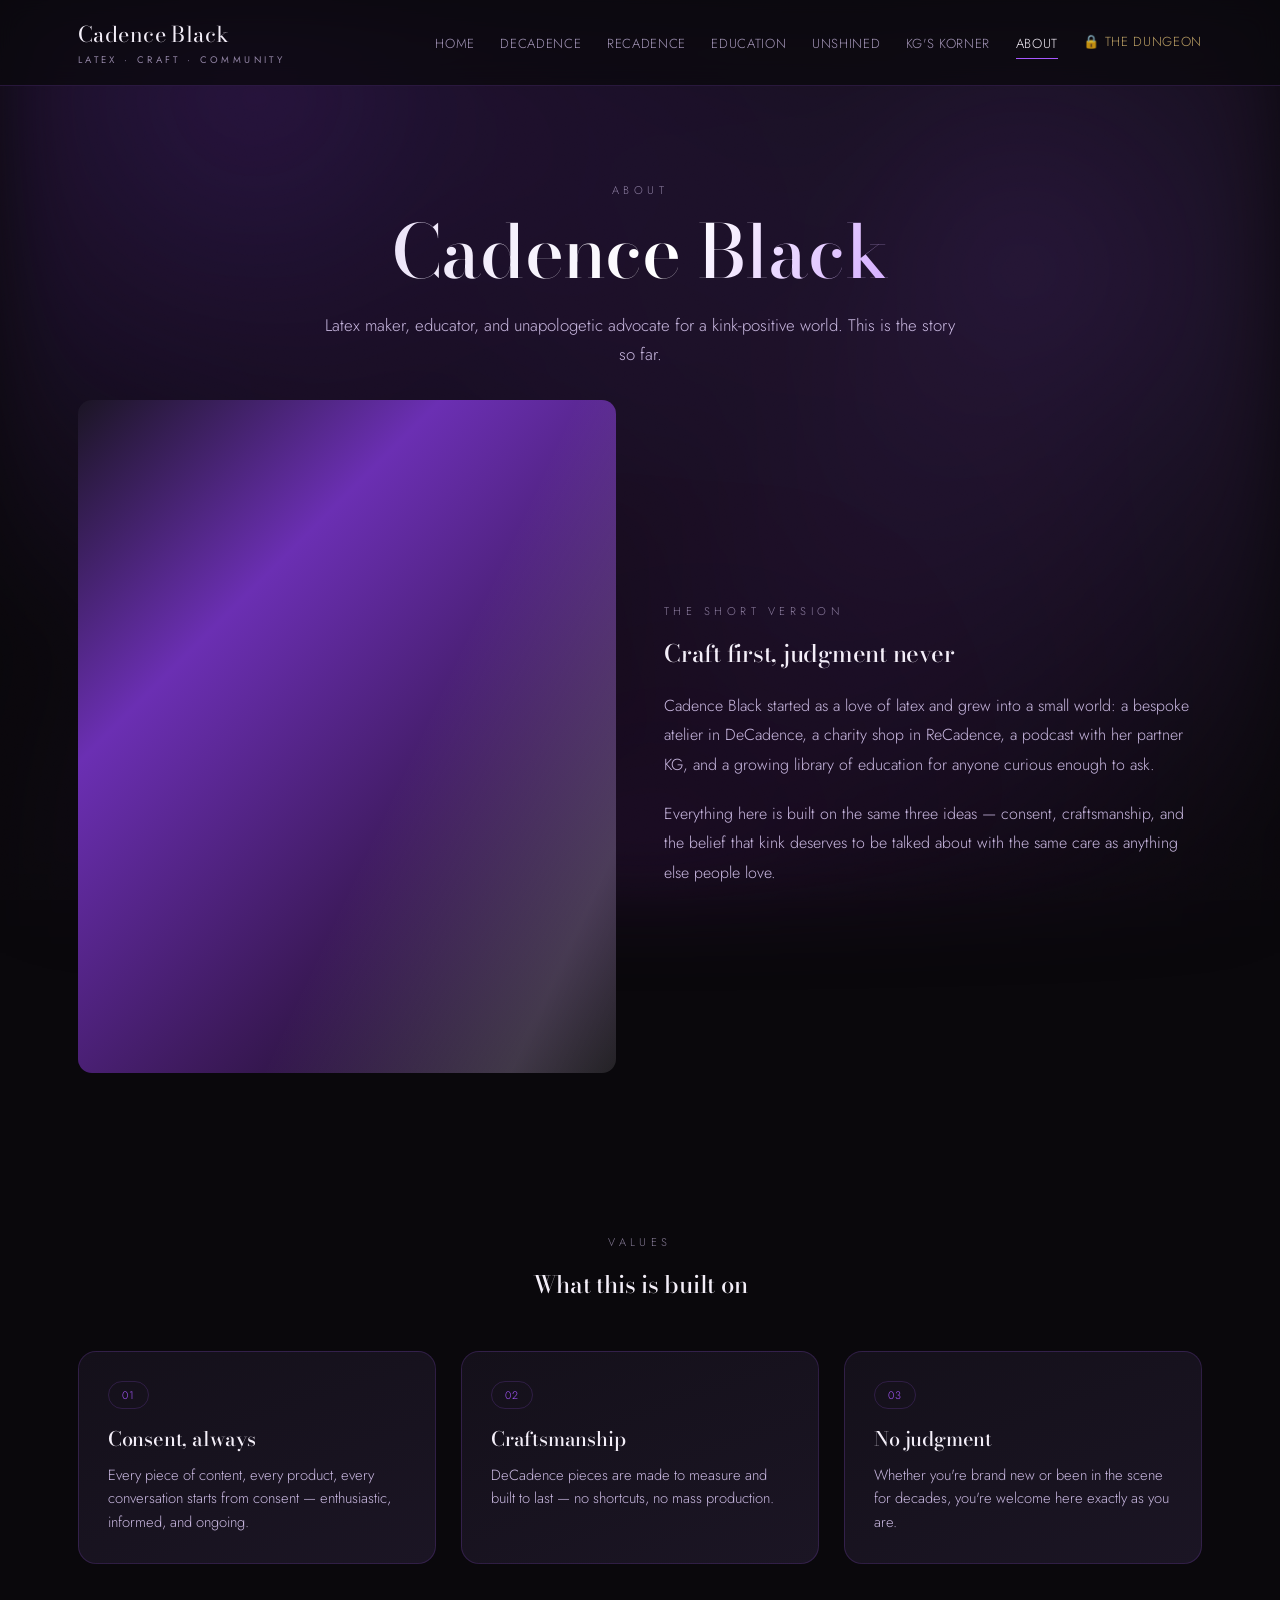
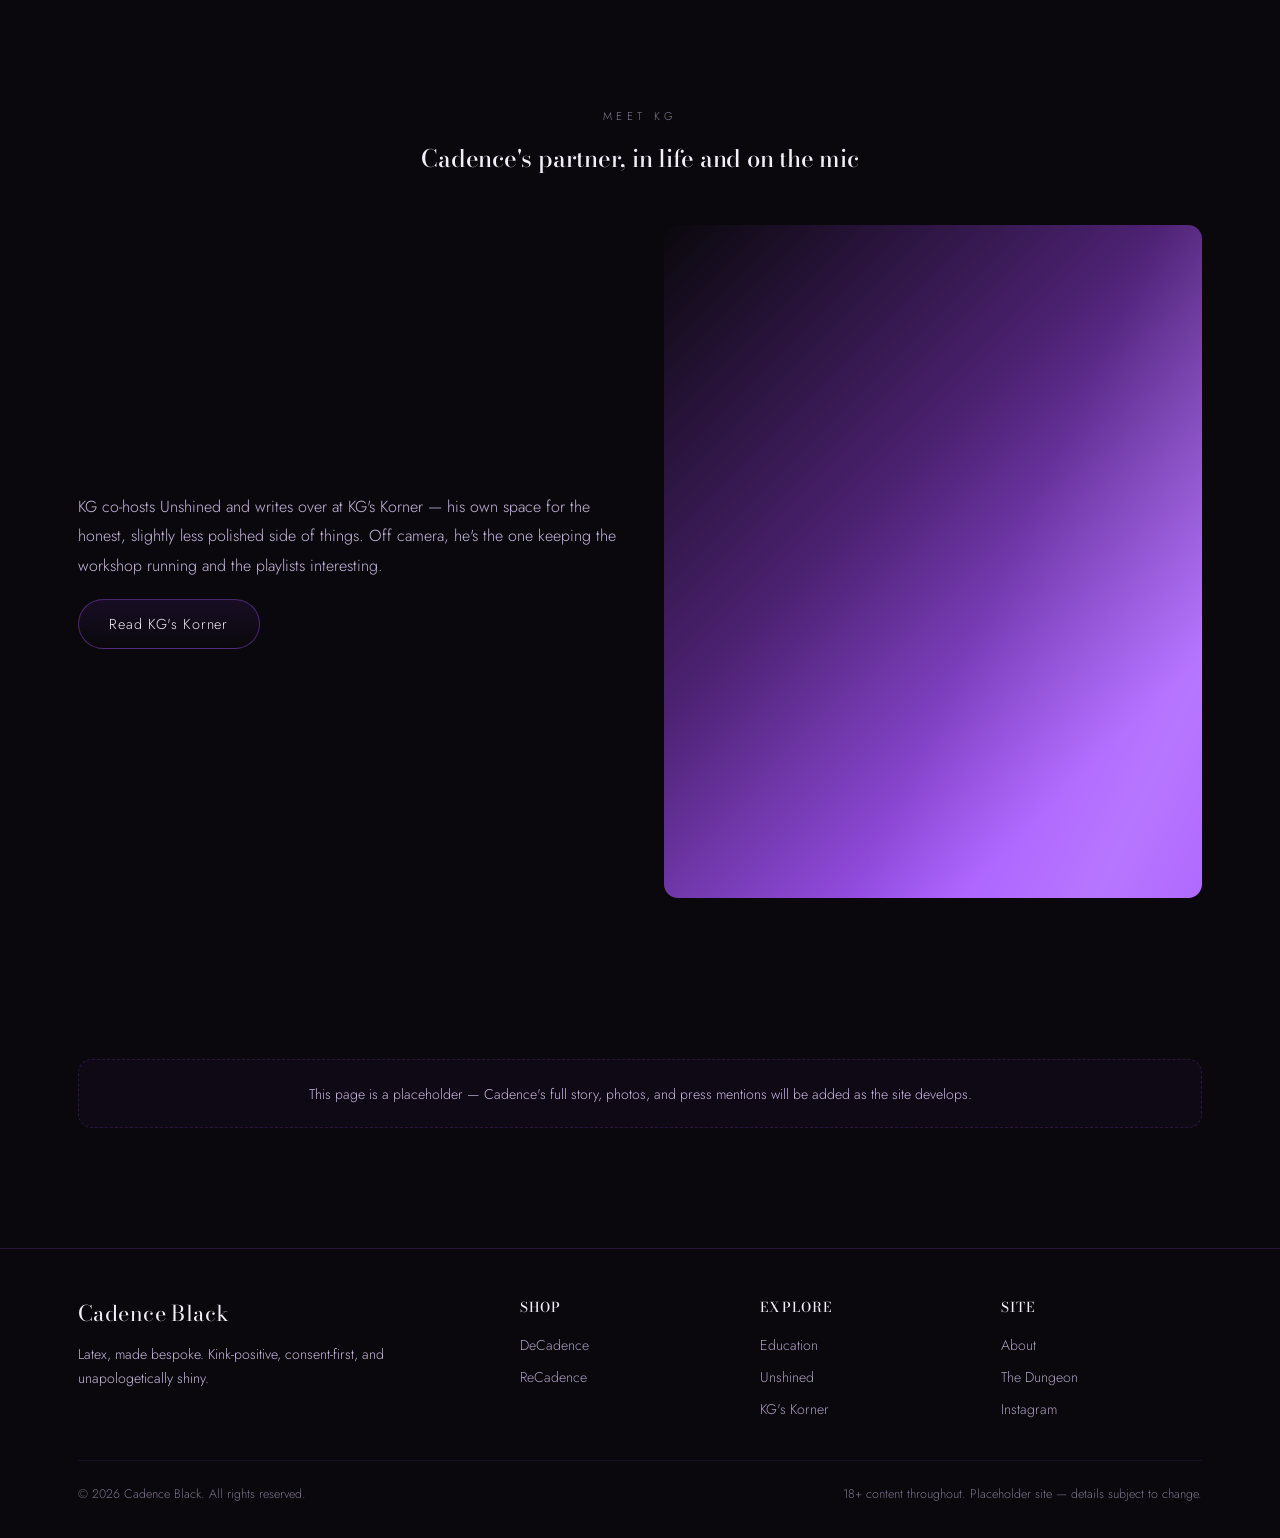
==== about.html @ 53e0d31d "Add files via upload" ====
<!DOCTYPE html>
<html lang="en">
<head>
<meta charset="UTF-8">
<meta name="viewport" content="width=device-width, initial-scale=1.0">
<title>About | Cadence Black</title>
<meta name="description" content="About Cadence Black — the story, the mission, and the people behind the shine.">
<link rel="stylesheet" href="assets/styles.css">
</head>
<body>

<div class="glow"></div>
<div class="grain"></div>

<header class="site">
  <nav class="bar">
    <a href="home.html" class="brand">Cadence Black<small>Latex &middot; Craft &middot; Community</small></a>
    <button class="navtoggle" aria-label="Toggle menu">☰</button>
    <ul class="navlinks">
      <li><a href="home.html">Home</a></li>
      <li><a href="shop.html">DeCadence</a></li>
      <li><a href="recadence.html">ReCadence</a></li>
      <li><a href="education.html">Education</a></li>
      <li><a href="unshined.html">Unshined</a></li>
      <li><a href="kg-korner.html">KG's Korner</a></li>
      <li><a href="about.html" class="active">About</a></li>
      <li><a href="dungeon.html" class="locked">🔒 The Dungeon</a></li>
    </ul>
  </nav>
</header>

<main>
  <section class="hero" style="padding-bottom:2rem;">
    <div class="wrap">
      <span class="eyebrow">About</span>
      <h1 class="sheen">Cadence Black</h1>
      <p class="lead">Latex maker, educator, and unapologetic advocate for a kink-positive world. This is the story so far.</p>
    </div>
  </section>

  <section style="padding-top:0;">
    <div class="wrap">
      <div class="split">
        <div class="swatch b" style="aspect-ratio:4/5;"></div>
        <div>
          <span class="eyebrow">The short version</span>
          <h2 style="margin-bottom:1.2rem;">Craft first, judgment never</h2>
          <p style="color:var(--lavender); line-height:1.85; margin-bottom:1.2rem;">Cadence Black started as a love of latex and grew into a small world: a bespoke atelier in DeCadence, a charity shop in ReCadence, a podcast with her partner KG, and a growing library of education for anyone curious enough to ask.</p>
          <p style="color:var(--lavender); line-height:1.85;">Everything here is built on the same three ideas — consent, craftsmanship, and the belief that kink deserves to be talked about with the same care as anything else people love.</p>
        </div>
      </div>
    </div>
  </section>

  <section>
    <div class="wrap">
      <div class="section-head">
        <span class="eyebrow">Values</span>
        <h2>What this is built on</h2>
      </div>
      <div class="grid cols-3">
        <div class="card">
          <span class="tag">01</span>
          <h3>Consent, always</h3>
          <p>Every piece of content, every product, every conversation starts from consent — enthusiastic, informed, and ongoing.</p>
        </div>
        <div class="card">
          <span class="tag">02</span>
          <h3>Craftsmanship</h3>
          <p>DeCadence pieces are made to measure and built to last — no shortcuts, no mass production.</p>
        </div>
        <div class="card">
          <span class="tag">03</span>
          <h3>No judgment</h3>
          <p>Whether you're brand new or been in the scene for decades, you're welcome here exactly as you are.</p>
        </div>
      </div>
    </div>
  </section>

  <section>
    <div class="wrap">
      <div class="section-head">
        <span class="eyebrow">Meet KG</span>
        <h2>Cadence's partner, in life and on the mic</h2>
      </div>
      <div class="split">
        <div>
          <p style="color:var(--lavender); line-height:1.85; margin-bottom:1.2rem;">KG co-hosts Unshined and writes over at KG's Korner — his own space for the honest, slightly less polished side of things. Off camera, he's the one keeping the workshop running and the playlists interesting.</p>
          <a class="btn" href="kg-korner.html">Read KG's Korner</a>
        </div>
        <div class="swatch c" style="aspect-ratio:4/5;"></div>
      </div>
    </div>
  </section>

  <section>
    <div class="wrap">
      <div class="notice center">
        This page is a placeholder — Cadence's full story, photos, and press mentions will be added as the site develops.
      </div>
    </div>
  </section>
</main>

<footer class="site">
  <div class="wrap">
    <div class="footer-grid">
      <div>
        <div class="brand" style="margin-bottom:0.8rem; display:inline-block;">Cadence Black</div>
        <p style="color:var(--lavender); font-size:0.88rem; line-height:1.7; max-width:320px;">Latex, made bespoke. Kink-positive, consent-first, and unapologetically shiny.</p>
      </div>
      <div>
        <h4>Shop</h4>
        <ul>
          <li><a href="shop.html">DeCadence</a></li>
          <li><a href="recadence.html">ReCadence</a></li>
        </ul>
      </div>
      <div>
        <h4>Explore</h4>
        <ul>
          <li><a href="education.html">Education</a></li>
          <li><a href="unshined.html">Unshined</a></li>
          <li><a href="kg-korner.html">KG's Korner</a></li>
        </ul>
      </div>
      <div>
        <h4>Site</h4>
        <ul>
          <li><a href="about.html">About</a></li>
          <li><a href="dungeon.html">The Dungeon</a></li>
          <li><a href="https://instagram.com/cadenceblacklatex" target="_blank" rel="noopener">Instagram</a></li>
        </ul>
      </div>
    </div>
    <div class="footer-bottom">
      <span>&copy; 2026 Cadence Black. All rights reserved.</span>
      <span>18+ content throughout. Placeholder site — details subject to change.</span>
    </div>
  </div>
</footer>

<script src="assets/site.js"></script>
</body>
</html>
---- assets/styles.css ----
/* =========================================================
   Cadence Black — shared design system
   Fonts + palette lifted directly from the holding page
   ========================================================= */
@import url('https://fonts.googleapis.com/css2?family=Bodoni+Moda:ital,opsz,wght@0,6..96,400;0,6..96,500;0,6..96,600;1,6..96,400&family=Jost:wght@300;400;500;600&display=swap');

:root{
  --black: #0a080c;
  --panel: #14101a;
  --panel-2: #1b1524;
  --purple-deep: #2b0f3a;
  --purple: #6b2fb3;
  --purple-bright: #a758ff;
  --lavender: #c9b8e0;
  --white: #f3eef8;
  --gold: #d8b872; /* small warm accent for ReCadence / prices, used sparingly */
  --line: rgba(167,88,255,0.18);
  --max: 1180px;
}

*{ margin:0; padding:0; box-sizing:border-box; }
html{ scroll-behavior:smooth; }
html, body{ height:100%; }

body{
  background: var(--black);
  color: var(--white);
  font-family:'Jost', sans-serif;
  font-weight:300;
  position:relative;
  min-height:100vh;
}

img{ max-width:100%; display:block; }
a{ color:inherit; }

/* ambient background reused everywhere */
.glow{
  position:fixed; inset:0; z-index:-2;
  background:
    radial-gradient(circle at 20% 10%, rgba(107,47,179,0.30), transparent 45%),
    radial-gradient(circle at 80% 30%, rgba(167,88,255,0.18), transparent 50%),
    radial-gradient(circle at 50% 100%, rgba(43,15,58,0.55), transparent 60%);
  filter: blur(40px);
}
.grain{
  position:fixed; inset:0; z-index:-1; opacity:0.05; pointer-events:none;
  background-image:url("data:image/svg+xml,%3Csvg xmlns='http://www.w3.org/2000/svg' width='120' height='120'%3E%3Cfilter id='n'%3E%3CfeTurbulence type='fractalNoise' baseFrequency='0.9' numOctaves='2' stitchTiles='stitch'/%3E%3C/filter%3E%3Crect width='100%25' height='100%25' filter='url(%23n)'/%3E%3C/svg%3E");
  mix-blend-mode:overlay;
}

.wrap{ max-width:var(--max); margin:0 auto; padding:0 1.75rem; }

/* ---------- headings & sheen text ---------- */
h1,h2,h3,h4{ font-family:'Bodoni Moda', serif; font-weight:500; letter-spacing:-0.01em; }

.sheen{
  background: linear-gradient(115deg, #d8c6f2 0%, #ffffff 18%, #a758ff 32%, #5b1f8f 48%, #ffffff 62%, #7b3bc9 80%, #e6d8fa 100%);
  background-size:300% 100%;
  -webkit-background-clip:text; background-clip:text; color:transparent;
  animation: sheen 9s ease-in-out infinite;
}
@keyframes sheen{
  0%{background-position:0% 50%;} 50%{background-position:100% 50%;} 100%{background-position:0% 50%;}
}
@media (prefers-reduced-motion: reduce){ .sheen{ animation:none; background-position:30% 50%; } }

.eyebrow{
  font-size:0.7rem; letter-spacing:0.4em; text-transform:uppercase;
  color:var(--lavender); opacity:0.65; margin-bottom:1rem; display:block;
}

.rule{ width:48px; height:1px; background:linear-gradient(90deg, transparent, var(--purple-bright), transparent); margin:2rem auto; }
.rule.left{ margin:1.5rem 0; }

/* ---------- nav ---------- */
header.site{
  position:sticky; top:0; z-index:50;
  background:rgba(10,8,12,0.75);
  backdrop-filter:blur(14px);
  border-bottom:1px solid var(--line);
}
nav.bar{
  max-width:var(--max); margin:0 auto; padding:1.1rem 1.75rem;
  display:flex; align-items:center; justify-content:space-between; gap:1.5rem;
}
.brand{
  font-family:'Bodoni Moda', serif; font-size:1.35rem; letter-spacing:0.02em;
  text-decoration:none; white-space:nowrap;
}
.brand small{ display:block; font-family:'Jost',sans-serif; font-size:0.6rem; letter-spacing:0.35em; text-transform:uppercase; color:var(--lavender); opacity:0.7; font-weight:400; margin-top:0.15rem; }

.navlinks{ list-style:none; display:flex; flex-wrap:wrap; gap:0.4rem 1.6rem; align-items:center; }
.navlinks a{
  text-decoration:none; font-size:0.82rem; letter-spacing:0.05em; text-transform:uppercase;
  color:var(--lavender); opacity:0.8; transition:opacity 0.25s, color 0.25s; padding:0.3rem 0;
  border-bottom:1px solid transparent;
}
.navlinks a:hover, .navlinks a.active{ opacity:1; color:var(--white); border-color:var(--purple-bright); }
.navlinks a.locked{ display:inline-flex; align-items:center; gap:0.35rem; color:var(--gold); opacity:0.85; }

.navtoggle{ display:none; background:none; border:1px solid var(--line); color:var(--white); border-radius:8px; padding:0.5rem 0.7rem; font-size:1rem; }

@media (max-width: 900px){
  .navtoggle{ display:block; }
  .navlinks{
    display:none; position:absolute; top:100%; left:0; right:0;
    background:var(--panel); flex-direction:column; padding:1.2rem 1.75rem; gap:1rem;
    border-bottom:1px solid var(--line);
  }
  .navlinks.open{ display:flex; }
}

/* ---------- buttons ---------- */
.btn{
  display:inline-flex; align-items:center; gap:0.55rem; justify-content:center;
  text-decoration:none; cursor:pointer; font-family:'Jost',sans-serif;
  font-size:0.9rem; letter-spacing:0.06em; padding:0.85rem 1.9rem; border-radius:999px;
  border:1px solid rgba(167,88,255,0.4);
  background:linear-gradient(180deg, rgba(107,47,179,0.15), rgba(10,8,12,0.4));
  color:var(--white); transition:all 0.3s ease;
}
.btn:hover{ border-color:var(--purple-bright); background:linear-gradient(180deg, rgba(167,88,255,0.25), rgba(43,15,58,0.5)); box-shadow:0 0 30px rgba(167,88,255,0.25); transform:translateY(-1px); }
.btn.solid{ background:linear-gradient(135deg, var(--purple), var(--purple-deep)); border-color:var(--purple-bright); }
.btn.ghost{ background:transparent; border-color:var(--line); }
.btn.small{ padding:0.55rem 1.2rem; font-size:0.78rem; }
.btn:disabled{ opacity:0.45; cursor:not-allowed; }
.btn.full{ width:100%; }

/* ---------- hero ---------- */
.hero{ padding:6rem 0 4rem; text-align:center; }
.hero h1{ font-size:clamp(2.6rem, 7vw, 4.6rem); line-height:1.02; }
.hero p.lead{ max-width:640px; margin:1.4rem auto 0; color:var(--lavender); font-size:1.05rem; line-height:1.7; }
.hero .actions{ display:flex; gap:1rem; justify-content:center; flex-wrap:wrap; margin-top:2.2rem; }

/* ---------- section shells ---------- */
section{ padding:4.5rem 0; }
.section-head{ text-align:center; max-width:640px; margin:0 auto 3rem; }
.section-head p{ color:var(--lavender); line-height:1.7; margin-top:1rem; }

/* ---------- cards ---------- */
.grid{ display:grid; gap:1.6rem; }
.grid.cols-2{ grid-template-columns:repeat(2,1fr); }
.grid.cols-3{ grid-template-columns:repeat(3,1fr); }
.grid.cols-4{ grid-template-columns:repeat(4,1fr); }
@media (max-width:960px){ .grid.cols-3, .grid.cols-4{ grid-template-columns:repeat(2,1fr); } }
@media (max-width:640px){ .grid.cols-2, .grid.cols-3, .grid.cols-4{ grid-template-columns:1fr; } }

.card{
  background:linear-gradient(160deg, var(--panel), var(--panel-2));
  border:1px solid var(--line); border-radius:18px; padding:1.8rem;
  transition:transform 0.3s ease, border-color 0.3s ease, box-shadow 0.3s ease;
}
.card:hover{ transform:translateY(-4px); border-color:rgba(167,88,255,0.4); box-shadow:0 18px 40px rgba(0,0,0,0.35); }
.card h3{ font-size:1.25rem; margin-bottom:0.6rem; }
.card p{ color:var(--lavender); font-size:0.92rem; line-height:1.6; }
.card a.card-link{ text-decoration:none; color:inherit; display:block; }

.tag{
  display:inline-block; font-size:0.68rem; letter-spacing:0.12em; text-transform:uppercase;
  color:var(--purple-bright); border:1px solid var(--line); border-radius:999px; padding:0.3rem 0.8rem; margin-bottom:0.9rem;
}
.tag.gold{ color:var(--gold); border-color:rgba(216,184,114,0.35); }

/* swatch = CSS-only placeholder "photo" */
.swatch{
  aspect-ratio:4/5; border-radius:14px; margin-bottom:1.1rem; position:relative; overflow:hidden;
  background:linear-gradient(135deg, var(--purple-deep), var(--panel) 40%, var(--purple) 75%, var(--black));
}
.swatch::after{
  content:""; position:absolute; inset:0;
  background:linear-gradient(115deg, transparent 30%, rgba(255,255,255,0.18) 45%, transparent 60%);
  background-size:250% 100%; animation:sheen 6s ease-in-out infinite;
}
.swatch.b{ background:linear-gradient(135deg, #1b1524, var(--purple) 30%, #3d1a5c 65%, var(--black)); }
.swatch.c{ background:linear-gradient(135deg, var(--black), #4b2170 40%, var(--purple-bright) 80%); }
.swatch.gold{ background:linear-gradient(135deg, #241c14, var(--gold) 35%, #1b1524 80%); }
.swatch.sm{ aspect-ratio:1/1; }

/* ---------- price row ---------- */
.price-row{ display:flex; align-items:baseline; gap:0.6rem; margin:0.6rem 0 1rem; }
.price{ font-family:'Bodoni Moda',serif; font-size:1.15rem; }
.price.was{ text-decoration:line-through; color:var(--lavender); opacity:0.5; font-size:0.95rem; }

/* ---------- footer ---------- */
footer.site{ border-top:1px solid var(--line); padding:3rem 0 2.2rem; margin-top:3rem; }
.footer-grid{ display:grid; grid-template-columns:2fr 1fr 1fr 1fr; gap:2.5rem; }
@media (max-width:760px){ .footer-grid{ grid-template-columns:1fr 1fr; } }
footer.site h4{ font-size:0.85rem; letter-spacing:0.08em; text-transform:uppercase; margin-bottom:1rem; color:var(--white); }
footer.site ul{ list-style:none; display:flex; flex-direction:column; gap:0.55rem; }
footer.site a{ text-decoration:none; color:var(--lavender); font-size:0.88rem; opacity:0.85; }
footer.site a:hover{ opacity:1; color:var(--purple-bright); }
.footer-bottom{ margin-top:2.5rem; padding-top:1.5rem; border-top:1px solid var(--line); display:flex; justify-content:space-between; flex-wrap:wrap; gap:0.8rem; font-size:0.78rem; color:var(--lavender); opacity:0.6; }

/* ---------- toast (cart add feedback) ---------- */
.toast{
  position:fixed; bottom:1.5rem; right:1.5rem; z-index:200;
  background:var(--panel-2); border:1px solid var(--purple-bright); border-radius:12px;
  padding:0.9rem 1.3rem; font-size:0.85rem; box-shadow:0 12px 30px rgba(0,0,0,0.4);
  transform:translateY(20px); opacity:0; pointer-events:none; transition:all 0.35s ease;
}
.toast.show{ transform:translateY(0); opacity:1; }

/* ---------- cart drawer ---------- */
.cart-toggle{ position:relative; }
.cart-count{
  position:absolute; top:-8px; right:-10px; background:var(--purple-bright); color:var(--black);
  font-size:0.68rem; font-weight:600; border-radius:999px; min-width:18px; height:18px;
  display:flex; align-items:center; justify-content:center; padding:0 4px;
}
.cart-drawer{
  position:fixed; top:0; right:0; height:100%; width:min(400px, 92vw); z-index:300;
  background:var(--panel); border-left:1px solid var(--line);
  transform:translateX(100%); transition:transform 0.35s ease; display:flex; flex-direction:column;
  box-shadow:-20px 0 50px rgba(0,0,0,0.5);
}
.cart-drawer.open{ transform:translateX(0); }
.cart-header{ padding:1.4rem 1.5rem; border-bottom:1px solid var(--line); display:flex; justify-content:space-between; align-items:center; }
.cart-header button{ background:none; border:none; color:var(--white); font-size:1.3rem; cursor:pointer; }
.cart-items{ padding:1rem 1.5rem; overflow-y:auto; flex:1; display:flex; flex-direction:column; gap:1rem; }
.cart-item{ display:flex; gap:0.9rem; align-items:center; }
.cart-item .sw{ width:56px; height:56px; border-radius:10px; flex-shrink:0; }
.cart-item .meta{ flex:1; }
.cart-item .meta .name{ font-size:0.9rem; }
.cart-item .meta .p{ color:var(--lavender); font-size:0.82rem; }
.cart-item button.remove{ background:none; border:none; color:var(--lavender); opacity:0.6; cursor:pointer; font-size:0.8rem; }
.cart-footer{ padding:1.4rem 1.5rem; border-top:1px solid var(--line); }
.cart-footer .total{ display:flex; justify-content:space-between; margin-bottom:1rem; font-family:'Bodoni Moda',serif; font-size:1.1rem; }
.cart-empty{ color:var(--lavender); opacity:0.7; font-size:0.9rem; text-align:center; padding:2rem 0; }
.overlay{
  position:fixed; inset:0; background:rgba(0,0,0,0.55); z-index:250; opacity:0; pointer-events:none; transition:opacity 0.35s ease;
}
.overlay.show{ opacity:1; pointer-events:auto; }

/* ---------- filter pills ---------- */
.filters{ display:flex; flex-wrap:wrap; gap:0.7rem; justify-content:center; margin-bottom:2.6rem; }
.filters button{
  background:none; border:1px solid var(--line); color:var(--lavender); border-radius:999px;
  padding:0.5rem 1.1rem; font-size:0.8rem; letter-spacing:0.04em; cursor:pointer; transition:all 0.25s ease;
}
.filters button.active, .filters button:hover{ color:var(--white); border-color:var(--purple-bright); background:rgba(167,88,255,0.12); }

/* ---------- misc utility ---------- */
.center{ text-align:center; }
.stack{ display:flex; flex-direction:column; gap:1rem; }
.split{ display:grid; grid-template-columns:1fr 1fr; gap:3rem; align-items:center; }
@media (max-width:800px){ .split{ grid-template-columns:1fr; } }
.stat-grid{ display:grid; grid-template-columns:repeat(3,1fr); gap:1.5rem; text-align:center; }
@media (max-width:700px){ .stat-grid{ grid-template-columns:1fr; } }
.stat{ font-family:'Bodoni Moda',serif; font-size:2.1rem; }
.stat span{ display:block; font-family:'Jost',sans-serif; font-size:0.78rem; letter-spacing:0.1em; text-transform:uppercase; color:var(--lavender); margin-top:0.4rem; }

.badge-inline{
  display:inline-flex; align-items:center; gap:0.4rem; font-size:0.72rem; letter-spacing:0.1em; text-transform:uppercase;
  color:var(--black); background:var(--lavender); border-radius:999px; padding:0.25rem 0.7rem; font-weight:500;
}

.divider-wide{ border:none; border-top:1px solid var(--line); margin:0; }

.notice{
  border:1px dashed var(--line); border-radius:14px; padding:1.4rem 1.6rem; color:var(--lavender);
  font-size:0.88rem; line-height:1.6; background:rgba(107,47,179,0.06);
}
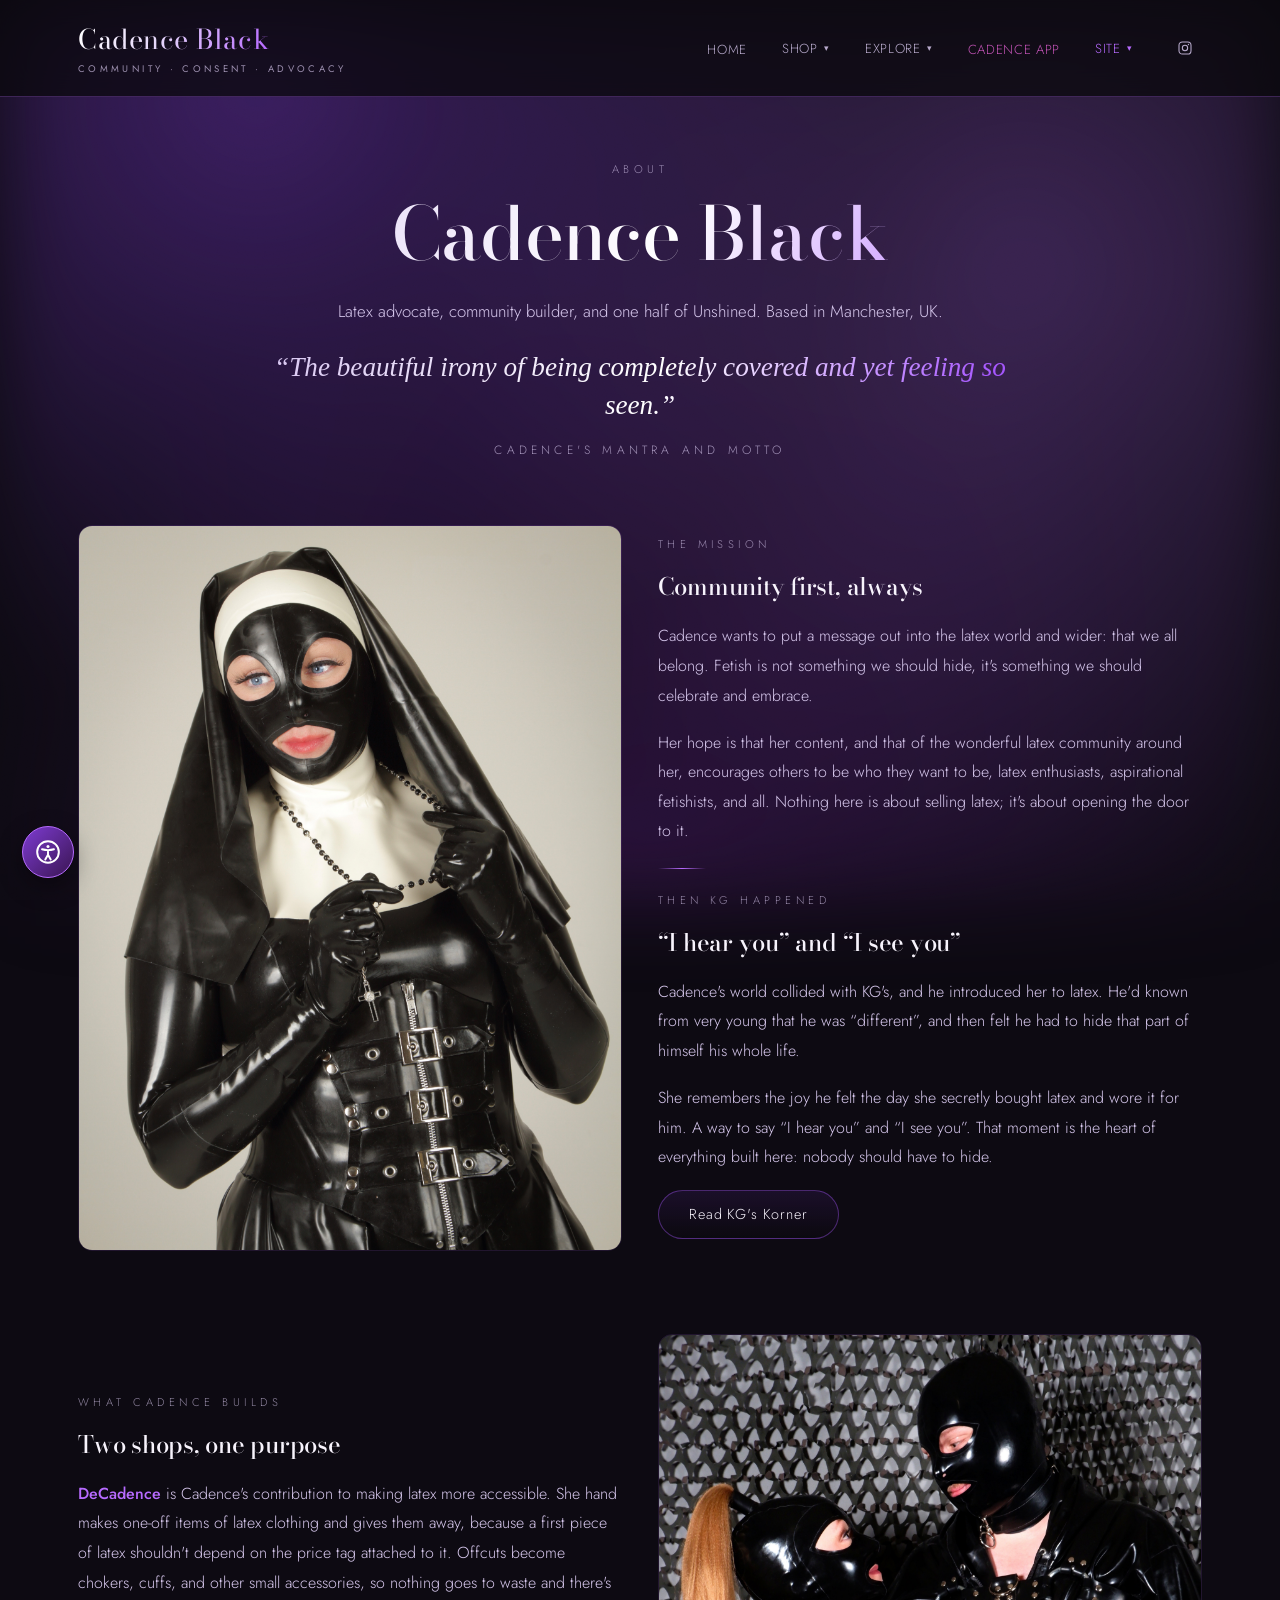
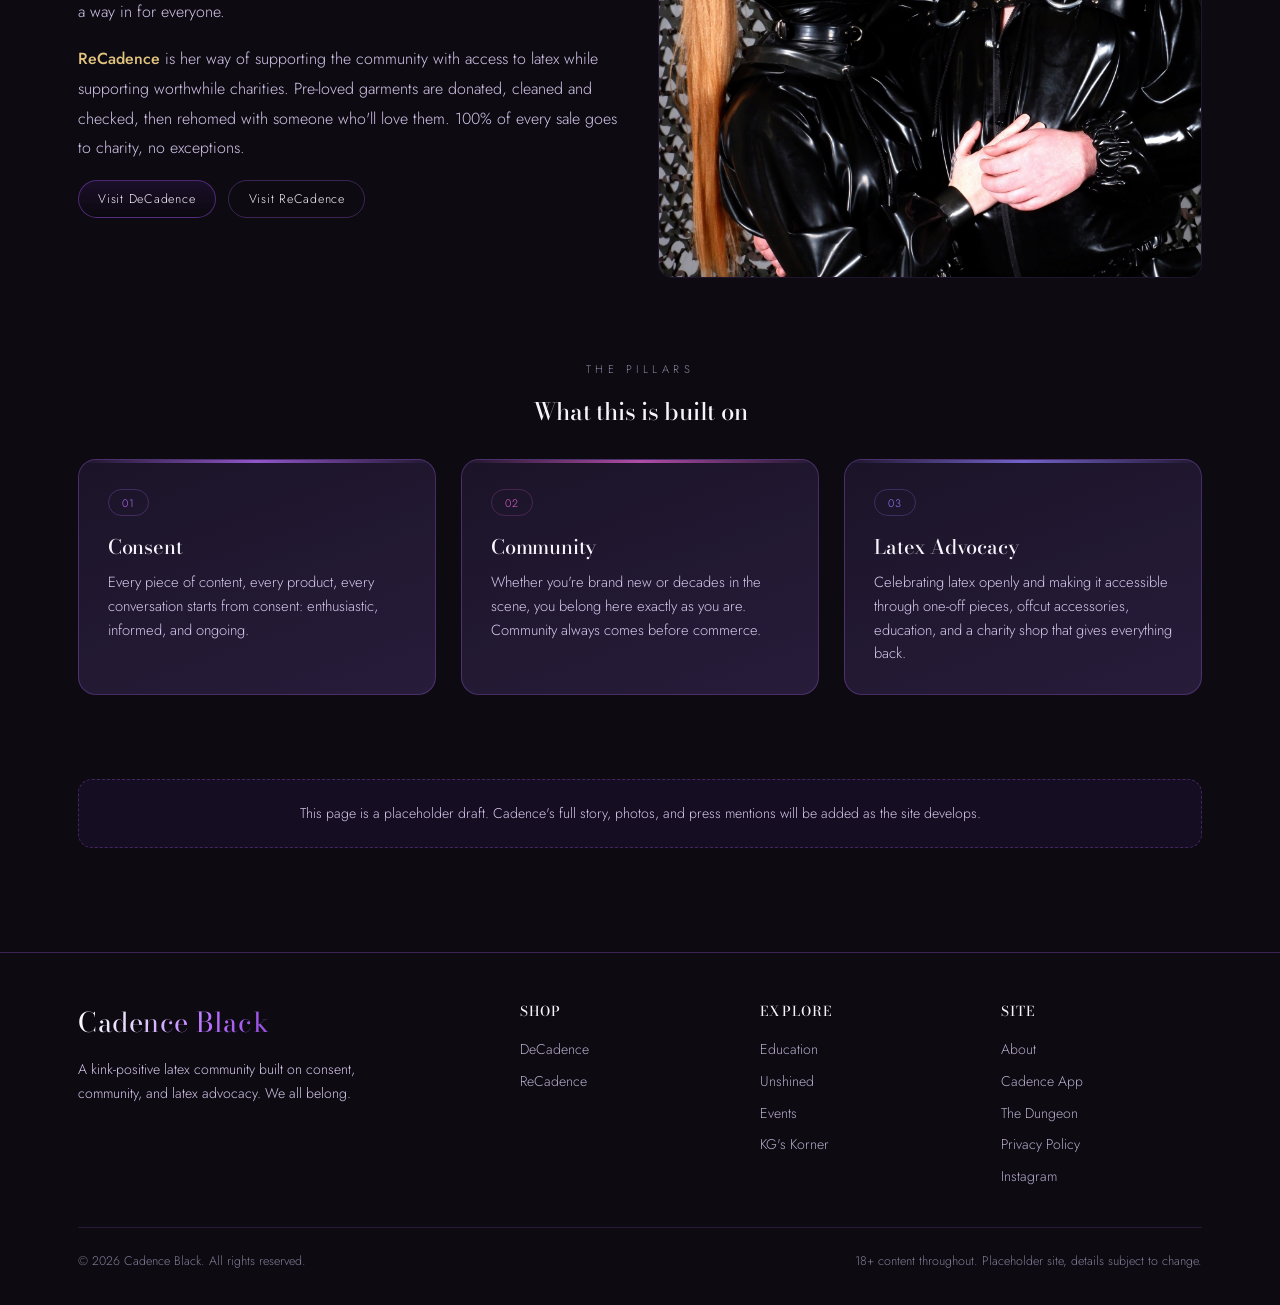
==== commit e6c48e8b: "Add files via upload" ====
--- a/about.html
+++ b/about.html
@@ -4,8 +4,15 @@
 <meta charset="UTF-8">
 <meta name="viewport" content="width=device-width, initial-scale=1.0">
 <title>About | Cadence Black</title>
-<meta name="description" content="About Cadence Black — the story, the mission, and the people behind the shine.">
+<meta name="description" content="About Cadence Black, the story, the mission, and the community behind the shine.">
 <link rel="stylesheet" href="assets/styles.css">
+<link rel="stylesheet" href="assets/access.css">
+<style>
+  /* about page: tighter vertical rhythm */
+  main section{ padding:2.6rem 0; }
+  main .section-head{ margin-bottom:1.8rem; }
+  .about-lead{ color:var(--lavender); line-height:1.85; margin-bottom:1.1rem; }
+</style>
 </head>
 <body>
 
@@ -14,39 +21,68 @@
 
 <header class="site">
   <nav class="bar">
-    <a href="home.html" class="brand">Cadence Black<small>Latex &middot; Craft &middot; Community</small></a>
+    <a href="home.html" class="brand">Cadence Black<small>Community &middot; Consent &middot; Advocacy</small></a>
     <button class="navtoggle" aria-label="Toggle menu">☰</button>
     <ul class="navlinks">
       <li><a href="home.html">Home</a></li>
-      <li><a href="shop.html">DeCadence</a></li>
-      <li><a href="recadence.html">ReCadence</a></li>
-      <li><a href="education.html">Education</a></li>
-      <li><a href="unshined.html">Unshined</a></li>
-      <li><a href="kg-korner.html">KG's Korner</a></li>
-      <li><a href="about.html" class="active">About</a></li>
-      <li><a href="dungeon.html" class="locked">🔒 The Dungeon</a></li>
+      <li class="has-drop">
+        <button type="button" class="droplink">Shop<span class="chev">&#9662;</span></button>
+        <ul class="drop">
+          <li><a href="shop.html">DeCadence</a></li>
+          <li><a href="recadence.html">ReCadence</a></li>
+        </ul>
+      </li>
+      <li class="has-drop">
+        <button type="button" class="droplink">Explore<span class="chev">&#9662;</span></button>
+        <ul class="drop">
+          <li><a href="education.html">Education</a></li>
+          <li><a href="unshined.html">Unshined</a></li>
+          <li><a href="events.html">Events</a></li>
+          <li><a href="kg-korner.html">KG's Korner</a></li>
+        </ul>
+      </li>
+      <li><a href="cadence-app.html" class="applink">Cadence App</a></li>
+      <li class="has-drop">
+        <button type="button" class="droplink active">Site<span class="chev">&#9662;</span></button>
+        <ul class="drop">
+          <li><a href="about.html" class="active">About</a></li>
+          <li><a href="dungeon.html" class="locked">&#128274; The Dungeon</a></li>
+          <li><a href="https://instagram.com/cadenceblacklatex" target="_blank" rel="noopener">Instagram</a></li>
+        </ul>
+      </li>
+      <li><a href="https://instagram.com/cadenceblacklatex" class="ig-icon" target="_blank" rel="noopener" aria-label="Instagram"><svg viewBox="0 0 24 24" fill="none" stroke="currentColor" stroke-width="1.6"><rect x="3" y="3" width="18" height="18" rx="5"/><circle cx="12" cy="12" r="4"/><circle cx="17.2" cy="6.8" r="1" fill="currentColor" stroke="none"/></svg></a></li>
     </ul>
   </nav>
 </header>
 
 <main>
-  <section class="hero" style="padding-bottom:2rem;">
+  <section class="hero" style="padding:4rem 0 1.5rem;">
     <div class="wrap">
       <span class="eyebrow">About</span>
       <h1 class="sheen">Cadence Black</h1>
-      <p class="lead">Latex maker, educator, and unapologetic advocate for a kink-positive world. This is the story so far.</p>
+      <p class="lead" style="margin-top:0.8rem;">Latex advocate, community builder, and one half of Unshined. Based in Manchester, UK.</p>
+      <div class="mantra" style="padding:1.4rem 0 0;">
+        <blockquote class="sheen" style="font-size:clamp(1.2rem, 2.6vw, 1.7rem);">&ldquo;The beautiful irony of being completely covered and yet feeling so seen.&rdquo;</blockquote>
+        <cite style="margin-top:0.8rem;">Cadence's mantra and motto</cite>
+      </div>
     </div>
   </section>
 
-  <section style="padding-top:0;">
+  <section>
     <div class="wrap">
-      <div class="split">
-        <div class="swatch b" style="aspect-ratio:4/5;"></div>
+      <div class="split" style="gap:2.2rem;">
+        <img class="prod-img" style="aspect-ratio:3/4; margin:0;" src="assets/Images/Profile.JPEG" alt="Cadence Black in a black latex nun outfit with white latex trim, holding a rosary">
         <div>
-          <span class="eyebrow">The short version</span>
-          <h2 style="margin-bottom:1.2rem;">Craft first, judgment never</h2>
-          <p style="color:var(--lavender); line-height:1.85; margin-bottom:1.2rem;">Cadence Black started as a love of latex and grew into a small world: a bespoke atelier in DeCadence, a charity shop in ReCadence, a podcast with her partner KG, and a growing library of education for anyone curious enough to ask.</p>
-          <p style="color:var(--lavender); line-height:1.85;">Everything here is built on the same three ideas — consent, craftsmanship, and the belief that kink deserves to be talked about with the same care as anything else people love.</p>
+          <span class="eyebrow">The mission</span>
+          <h2 style="margin-bottom:1rem;">Community first, always</h2>
+          <p class="about-lead">Cadence wants to put a message out into the latex world and wider: that we all belong. Fetish is not something we should hide, it's something we should celebrate and embrace.</p>
+          <p class="about-lead">Her hope is that her content, and that of the wonderful latex community around her, encourages others to be who they want to be, latex enthusiasts, aspirational fetishists, and all. Nothing here is about selling latex; it's about opening the door to it.</p>
+          <div class="rule left" style="margin:1.4rem 0;"></div>
+          <span class="eyebrow">Then KG happened</span>
+          <h2 style="margin-bottom:1rem;">&ldquo;I hear you&rdquo; and &ldquo;I see you&rdquo;</h2>
+          <p class="about-lead">Cadence's world collided with KG's, and he introduced her to latex. He'd known from very young that he was &ldquo;different&rdquo;, and then felt he had to hide that part of himself his whole life.</p>
+          <p class="about-lead">She remembers the joy he felt the day she secretly bought latex and wore it for him. A way to say &ldquo;I hear you&rdquo; and &ldquo;I see you&rdquo;. That moment is the heart of everything built here: nobody should have to hide.</p>
+          <a class="btn" href="kg-korner.html">Read KG's Korner</a>
         </div>
       </div>
     </div>
@@ -54,26 +90,18 @@
 
   <section>
     <div class="wrap">
-      <div class="section-head">
-        <span class="eyebrow">Values</span>
-        <h2>What this is built on</h2>
-      </div>
-      <div class="grid cols-3">
-        <div class="card">
-          <span class="tag">01</span>
-          <h3>Consent, always</h3>
-          <p>Every piece of content, every product, every conversation starts from consent — enthusiastic, informed, and ongoing.</p>
+      <div class="split" style="gap:2.2rem;">
+        <div>
+          <span class="eyebrow">What Cadence builds</span>
+          <h2 style="margin-bottom:1rem;">Two shops, one purpose</h2>
+          <p class="about-lead"><strong style="color:var(--purple-bright); font-weight:500;">DeCadence</strong> is Cadence's contribution to making latex more accessible. She hand makes one-off items of latex clothing and gives them away, because a first piece of latex shouldn't depend on the price tag attached to it. Offcuts become chokers, cuffs, and other small accessories, so nothing goes to waste and there's a way in for everyone.</p>
+          <p class="about-lead"><strong style="color:var(--gold); font-weight:500;">ReCadence</strong> is her way of supporting the community with access to latex while supporting worthwhile charities. Pre-loved garments are donated, cleaned and checked, then rehomed with someone who'll love them. 100% of every sale goes to charity, no exceptions.</p>
+          <div style="display:flex; gap:0.8rem; flex-wrap:wrap;">
+            <a class="btn small" href="shop.html">Visit DeCadence</a>
+            <a class="btn small ghost" href="recadence.html">Visit ReCadence</a>
+          </div>
         </div>
-        <div class="card">
-          <span class="tag">02</span>
-          <h3>Craftsmanship</h3>
-          <p>DeCadence pieces are made to measure and built to last — no shortcuts, no mass production.</p>
-        </div>
-        <div class="card">
-          <span class="tag">03</span>
-          <h3>No judgment</h3>
-          <p>Whether you're brand new or been in the scene for decades, you're welcome here exactly as you are.</p>
-        </div>
+        <img class="prod-img" style="aspect-ratio:1/1; margin:0;" src="assets/Images/kg-and-c.jpg" alt="Cadence and KG together in black latex, hands clasped, looking at each other">
       </div>
     </div>
   </section>
@@ -81,23 +109,33 @@
   <section>
     <div class="wrap">
       <div class="section-head">
-        <span class="eyebrow">Meet KG</span>
-        <h2>Cadence's partner, in life and on the mic</h2>
+        <span class="eyebrow">The pillars</span>
+        <h2>What this is built on</h2>
       </div>
-      <div class="split">
-        <div>
-          <p style="color:var(--lavender); line-height:1.85; margin-bottom:1.2rem;">KG co-hosts Unshined and writes over at KG's Korner — his own space for the honest, slightly less polished side of things. Off camera, he's the one keeping the workshop running and the playlists interesting.</p>
-          <a class="btn" href="kg-korner.html">Read KG's Korner</a>
+      <div class="grid cols-3">
+        <div class="card tile t-purple">
+          <span class="tag">01</span>
+          <h3>Consent</h3>
+          <p>Every piece of content, every product, every conversation starts from consent: enthusiastic, informed, and ongoing.</p>
         </div>
-        <div class="swatch c" style="aspect-ratio:4/5;"></div>
+        <div class="card tile t-magenta">
+          <span class="tag">02</span>
+          <h3>Community</h3>
+          <p>Whether you're brand new or decades in the scene, you belong here exactly as you are. Community always comes before commerce.</p>
+        </div>
+        <div class="card tile t-violet">
+          <span class="tag">03</span>
+          <h3>Latex Advocacy</h3>
+          <p>Celebrating latex openly and making it accessible through one-off pieces, offcut accessories, education, and a charity shop that gives everything back.</p>
+        </div>
       </div>
     </div>
   </section>
 
-  <section>
+  <section style="padding-bottom:3.5rem;">
     <div class="wrap">
       <div class="notice center">
-        This page is a placeholder — Cadence's full story, photos, and press mentions will be added as the site develops.
+        This page is a placeholder draft. Cadence's full story, photos, and press mentions will be added as the site develops.
       </div>
     </div>
   </section>
@@ -108,7 +146,7 @@
     <div class="footer-grid">
       <div>
         <div class="brand" style="margin-bottom:0.8rem; display:inline-block;">Cadence Black</div>
-        <p style="color:var(--lavender); font-size:0.88rem; line-height:1.7; max-width:320px;">Latex, made bespoke. Kink-positive, consent-first, and unapologetically shiny.</p>
+        <p style="color:var(--lavender); font-size:0.88rem; line-height:1.7; max-width:320px;">A kink-positive latex community built on consent, community, and latex advocacy. We all belong.</p>
       </div>
       <div>
         <h4>Shop</h4>
@@ -122,6 +160,7 @@
         <ul>
           <li><a href="education.html">Education</a></li>
           <li><a href="unshined.html">Unshined</a></li>
+          <li><a href="events.html">Events</a></li>
           <li><a href="kg-korner.html">KG's Korner</a></li>
         </ul>
       </div>
@@ -129,18 +168,21 @@
         <h4>Site</h4>
         <ul>
           <li><a href="about.html">About</a></li>
+          <li><a href="cadence-app.html">Cadence App</a></li>
           <li><a href="dungeon.html">The Dungeon</a></li>
+          <li><a href="privacy.html">Privacy Policy</a></li>
           <li><a href="https://instagram.com/cadenceblacklatex" target="_blank" rel="noopener">Instagram</a></li>
         </ul>
       </div>
     </div>
     <div class="footer-bottom">
       <span>&copy; 2026 Cadence Black. All rights reserved.</span>
-      <span>18+ content throughout. Placeholder site — details subject to change.</span>
+      <span>18+ content throughout. Placeholder site, details subject to change.</span>
     </div>
   </div>
 </footer>
 
 <script src="assets/site.js"></script>
+<script src="assets/access.js"></script>
 </body>
 </html>
--- a/assets/styles.css
+++ b/assets/styles.css
@@ -5,16 +5,18 @@
 @import url('https://fonts.googleapis.com/css2?family=Bodoni+Moda:ital,opsz,wght@0,6..96,400;0,6..96,500;0,6..96,600;1,6..96,400&family=Jost:wght@300;400;500;600&display=swap');
 
 :root{
-  --black: #0a080c;
-  --panel: #14101a;
-  --panel-2: #1b1524;
-  --purple-deep: #2b0f3a;
-  --purple: #6b2fb3;
-  --purple-bright: #a758ff;
-  --lavender: #c9b8e0;
-  --white: #f3eef8;
-  --gold: #d8b872; /* small warm accent for ReCadence / prices, used sparingly */
-  --line: rgba(167,88,255,0.18);
+  --black: #0d0a12;
+  --panel: #1b1428;
+  --panel-2: #271c3a;
+  --purple-deep: #3a1552;
+  --purple: #7d3bd1;
+  --purple-bright: #b76bff;
+  --lavender: #d6c7ec;
+  --white: #f7f3fc;
+  --gold: #e2c47f;   /* warm accent — ReCadence */
+  --magenta: #e05fd0; /* accent */
+  --violet: #8f7bff;  /* accent */
+  --line: rgba(183,107,255,0.28);
   --max: 1180px;
 }
 
@@ -38,9 +40,9 @@
 .glow{
   position:fixed; inset:0; z-index:-2;
   background:
-    radial-gradient(circle at 20% 10%, rgba(107,47,179,0.30), transparent 45%),
-    radial-gradient(circle at 80% 30%, rgba(167,88,255,0.18), transparent 50%),
-    radial-gradient(circle at 50% 100%, rgba(43,15,58,0.55), transparent 60%);
+    radial-gradient(circle at 20% 10%, rgba(125,59,209,0.42), transparent 48%),
+    radial-gradient(circle at 80% 30%, rgba(183,107,255,0.28), transparent 52%),
+    radial-gradient(circle at 50% 100%, rgba(58,21,82,0.65), transparent 62%);
   filter: blur(40px);
 }
 .grain{
@@ -59,6 +61,7 @@
   background-size:300% 100%;
   -webkit-background-clip:text; background-clip:text; color:transparent;
   animation: sheen 9s ease-in-out infinite;
+  padding-bottom:0.14em; /* keeps descenders (g, y, p) inside the gradient clip */
 }
 @keyframes sheen{
   0%{background-position:0% 50%;} 50%{background-position:100% 50%;} 100%{background-position:0% 50%;}
@@ -85,19 +88,83 @@
   display:flex; align-items:center; justify-content:space-between; gap:1.5rem;
 }
 .brand{
-  font-family:'Bodoni Moda', serif; font-size:1.35rem; letter-spacing:0.02em;
+  font-family:'Bodoni Moda', serif; font-size:1.7rem; letter-spacing:0.02em;
   text-decoration:none; white-space:nowrap;
-}
-.brand small{ display:block; font-family:'Jost',sans-serif; font-size:0.6rem; letter-spacing:0.35em; text-transform:uppercase; color:var(--lavender); opacity:0.7; font-weight:400; margin-top:0.15rem; }
-
-.navlinks{ list-style:none; display:flex; flex-wrap:wrap; gap:0.4rem 1.6rem; align-items:center; }
-.navlinks a{
+  /* static white-to-purple fade, same family as the hero sheen but not animated */
+  background:linear-gradient(115deg, #ffffff 0%, #e6d8fa 30%, #b76bff 68%, #8f4bd9 100%);
+  -webkit-background-clip:text; background-clip:text;
+  color:transparent; -webkit-text-fill-color:transparent;
+  padding-bottom:0.1em; /* keep descenders inside the clip */
+}
+.brand small{
+  display:block; font-family:'Jost',sans-serif; font-size:0.6rem; letter-spacing:0.35em;
+  text-transform:uppercase; color:var(--lavender); -webkit-text-fill-color:var(--lavender);
+  opacity:0.7; font-weight:400; margin-top:0.15rem;
+}
+
+.navlinks{ list-style:none; display:flex; flex-wrap:nowrap; gap:0.4rem 2.2rem; align-items:center; }
+.navlinks a, .droplink{
   text-decoration:none; font-size:0.82rem; letter-spacing:0.05em; text-transform:uppercase;
-  color:var(--lavender); opacity:0.8; transition:opacity 0.25s, color 0.25s; padding:0.3rem 0;
-  border-bottom:1px solid transparent;
-}
-.navlinks a:hover, .navlinks a.active{ opacity:1; color:var(--white); border-color:var(--purple-bright); }
+  color:var(--lavender); opacity:0.85; transition:opacity 0.25s, color 0.25s; padding:0.3rem 0;
+  background:none; border:none; cursor:pointer; font-family:'Jost',sans-serif; font-weight:300;
+}
+.navlinks a:hover, .navlinks a.active, .droplink:hover, .droplink.active{ opacity:1; color:var(--purple-bright); }
 .navlinks a.locked{ display:inline-flex; align-items:center; gap:0.35rem; color:var(--gold); opacity:0.85; }
+
+/* dropdown groups */
+.has-drop{ position:relative; }
+.droplink{ display:inline-flex; align-items:center; gap:0.4rem; }
+.droplink .chev{ font-size:0.55rem; transition:transform 0.3s ease, color 0.3s ease; }
+.has-drop:hover .chev, .has-drop.open .chev, .has-drop:focus-within .chev{ transform:rotate(180deg); color:var(--purple-bright); }
+.has-drop::after{ /* hover bridge so the menu doesn't vanish crossing the gap */
+  content:""; position:absolute; top:100%; left:-1rem; right:-1rem; height:1.1rem;
+}
+.drop{
+  position:absolute; top:calc(100% + 1rem); left:50%;
+  transform:translate(-50%, 10px) scale(0.98);
+  min-width:210px; list-style:none; padding:0.55rem; margin:0; z-index:60;
+  background:linear-gradient(170deg, var(--panel-2), var(--panel));
+  border:1px solid var(--line); border-radius:14px;
+  box-shadow:0 22px 55px rgba(0,0,0,0.55), 0 0 35px rgba(183,107,255,0.18);
+  opacity:0; visibility:hidden; pointer-events:none;
+  transition:opacity 0.28s ease, transform 0.28s ease, visibility 0.28s;
+}
+.drop::before{
+  content:""; position:absolute; top:0; left:14px; right:14px; height:2px;
+  background:linear-gradient(90deg, transparent, var(--purple-bright), transparent);
+  border-radius:2px;
+}
+.has-drop:hover .drop, .has-drop:focus-within .drop, .has-drop.open .drop{
+  opacity:1; visibility:visible; pointer-events:auto;
+  transform:translate(-50%, 0) scale(1);
+}
+.drop li{ list-style:none; }
+.drop a{
+  display:block; padding:0.6rem 0.95rem; border-radius:9px;
+  text-transform:none; font-size:0.92rem; letter-spacing:0.03em; opacity:0.9;
+  transition:all 0.22s ease;
+}
+.drop a:hover, .drop a.active{
+  background:rgba(183,107,255,0.14); color:var(--purple-bright); opacity:1;
+  padding-left:1.2rem;
+}
+.drop a.locked:hover{ color:var(--gold); background:rgba(226,196,127,0.10); }
+
+/* instagram icon in the menu bar */
+.ig-icon{
+  display:inline-flex; align-items:center; justify-content:center;
+  width:34px; height:34px; border-radius:50%;
+  border:1px solid var(--line); transition:all 0.3s ease; opacity:0.85;
+}
+.ig-icon svg{ width:16px; height:16px; }
+.ig-icon:hover{
+  opacity:1; color:var(--purple-bright); border-color:var(--purple-bright);
+  box-shadow:0 0 18px rgba(183,107,255,0.35); transform:translateY(-1px);
+}
+
+/* Cadence App nav item */
+.applink{ color:var(--magenta) !important; opacity:0.9; }
+.applink:hover, .applink.active{ color:var(--magenta) !important; opacity:1; text-shadow:0 0 14px rgba(224,95,208,0.5); }
 
 .navtoggle{ display:none; background:none; border:1px solid var(--line); color:var(--white); border-radius:8px; padding:0.5rem 0.7rem; font-size:1rem; }
 
@@ -105,10 +172,20 @@
   .navtoggle{ display:block; }
   .navlinks{
     display:none; position:absolute; top:100%; left:0; right:0;
-    background:var(--panel); flex-direction:column; padding:1.2rem 1.75rem; gap:1rem;
+    background:var(--panel); flex-direction:column; align-items:flex-start;
+    padding:1.2rem 1.75rem; gap:0.9rem;
     border-bottom:1px solid var(--line);
   }
   .navlinks.open{ display:flex; }
+  .has-drop{ width:100%; }
+  .has-drop::after{ display:none; }
+  .drop{
+    position:static; transform:none; min-width:0; margin-top:0.5rem;
+    box-shadow:none; display:none; opacity:1; visibility:visible; pointer-events:auto;
+    background:rgba(183,107,255,0.05);
+  }
+  .has-drop.open .drop{ display:block; }
+  .has-drop:hover .drop{ transform:none; }
 }
 
 /* ---------- buttons ---------- */
@@ -129,7 +206,7 @@
 
 /* ---------- hero ---------- */
 .hero{ padding:6rem 0 4rem; text-align:center; }
-.hero h1{ font-size:clamp(2.6rem, 7vw, 4.6rem); line-height:1.02; }
+.hero h1{ font-size:clamp(2.6rem, 7vw, 4.6rem); line-height:1.1; }
 .hero p.lead{ max-width:640px; margin:1.4rem auto 0; color:var(--lavender); font-size:1.05rem; line-height:1.7; }
 .hero .actions{ display:flex; gap:1rem; justify-content:center; flex-wrap:wrap; margin-top:2.2rem; }
 
@@ -154,13 +231,21 @@
 .card:hover{ transform:translateY(-4px); border-color:rgba(167,88,255,0.4); box-shadow:0 18px 40px rgba(0,0,0,0.35); }
 .card h3{ font-size:1.25rem; margin-bottom:0.6rem; }
 .card p{ color:var(--lavender); font-size:0.92rem; line-height:1.6; }
-.card a.card-link{ text-decoration:none; color:inherit; display:block; }
+a.card-link{ text-decoration:none; color:inherit; display:block; }
+a.card-link *{ text-decoration:none; }
 
 .tag{
   display:inline-block; font-size:0.68rem; letter-spacing:0.12em; text-transform:uppercase;
   color:var(--purple-bright); border:1px solid var(--line); border-radius:999px; padding:0.3rem 0.8rem; margin-bottom:0.9rem;
 }
 .tag.gold{ color:var(--gold); border-color:rgba(216,184,114,0.35); }
+
+/* real product photos */
+.prod-img{
+  width:100%; aspect-ratio:4/5; object-fit:cover; object-position:top;
+  border-radius:14px; margin-bottom:1.1rem; display:block;
+  border:1px solid rgba(183,107,255,0.12);
+}
 
 /* swatch = CSS-only placeholder "photo" */
 .swatch{
@@ -240,6 +325,23 @@
 }
 .filters button.active, .filters button:hover{ color:var(--white); border-color:var(--purple-bright); background:rgba(167,88,255,0.12); }
 
+/* ---------- newsletter signup ---------- */
+.newsletter-form{
+  display:flex; gap:0.7rem; max-width:480px; margin:1.6rem auto 0; flex-wrap:wrap; justify-content:center;
+}
+.newsletter-form input[type="email"]{
+  flex:1; min-width:220px; padding:0.85rem 1.1rem; border-radius:999px;
+  background:var(--panel-2); border:1px solid var(--line); color:var(--white);
+  font-family:'Jost',sans-serif; font-size:0.95rem;
+}
+.newsletter-form input[type="email"]:focus{ outline:none; border-color:var(--purple-bright); }
+.newsletter-consent{
+  font-size:0.78rem; color:var(--lavender); opacity:0.8; max-width:480px;
+  margin:1rem auto 0; line-height:1.6;
+}
+.newsletter-consent a{ color:var(--purple-bright); }
+.newsletter-thanks{ display:none; color:var(--purple-bright); margin-top:1.4rem; font-size:1rem; }
+
 /* ---------- misc utility ---------- */
 .center{ text-align:center; }
 .stack{ display:flex; flex-direction:column; gap:1rem; }
@@ -259,5 +361,76 @@
 
 .notice{
   border:1px dashed var(--line); border-radius:14px; padding:1.4rem 1.6rem; color:var(--lavender);
-  font-size:0.88rem; line-height:1.6; background:rgba(107,47,179,0.06);
-}
+  font-size:0.88rem; line-height:1.6; background:rgba(125,59,209,0.08);
+}
+
+/* ---------- photo hero: image blended into the page ---------- */
+.photo-hero{
+  position:relative; overflow:hidden; padding:7rem 0 5rem;
+}
+.photo-hero .ph-img{
+  position:absolute; top:0; right:0; bottom:0; width:62%;
+  background-size:cover; background-position:center right;
+  -webkit-mask-image:linear-gradient(100deg, transparent 2%, rgba(0,0,0,0.92) 48%);
+  mask-image:linear-gradient(100deg, transparent 2%, rgba(0,0,0,0.92) 48%);
+  opacity:0.9;
+}
+.photo-hero .ph-img::after{ /* purple grade + melt into the black at the bottom */
+  content:""; position:absolute; inset:0;
+  background:
+    linear-gradient(180deg, rgba(13,10,18,0.25) 0%, transparent 35%, rgba(13,10,18,0.92) 96%),
+    linear-gradient(115deg, rgba(125,59,209,0.28), rgba(13,10,18,0.15) 60%);
+}
+.photo-hero .wrap{ position:relative; z-index:1; }
+.photo-hero .ph-text{ max-width:52%; }
+.photo-hero .ph-text p.lead{ margin-left:0; text-align:left; }
+@media (max-width:820px){
+  .photo-hero .ph-img{
+    width:100%; opacity:0.28;
+    -webkit-mask-image:linear-gradient(180deg, rgba(0,0,0,0.9) 40%, transparent 95%);
+    mask-image:linear-gradient(180deg, rgba(0,0,0,0.9) 40%, transparent 95%);
+  }
+  .photo-hero .ph-text{ max-width:100%; }
+}
+
+/* ---------- mantra quote ---------- */
+.mantra{
+  text-align:center; max-width:760px; margin:0 auto; padding:1rem 0;
+}
+.mantra blockquote{
+  font-family:'Bodoni Moda', serif; font-style:italic; font-weight:400;
+  font-size:clamp(1.5rem, 3.6vw, 2.3rem); line-height:1.4;
+}
+.mantra cite{
+  display:block; margin-top:1.4rem; font-family:'Jost',sans-serif; font-style:normal;
+  font-size:0.75rem; letter-spacing:0.35em; text-transform:uppercase; color:var(--lavender); opacity:0.7;
+}
+
+/* ---------- accent tiles (home & section highlights) ---------- */
+.tile{
+  --accent: var(--purple-bright);
+  --accent-soft: rgba(183,107,255,0.22);
+  position:relative; overflow:hidden;
+}
+.tile::before{
+  content:""; position:absolute; top:0; left:0; right:0; height:3px;
+  background:linear-gradient(90deg, transparent, var(--accent), transparent);
+  opacity:0.75; transition:opacity 0.3s ease;
+}
+.tile:hover{
+  transform:translateY(-6px);
+  border-color:var(--accent);
+  box-shadow:0 0 45px var(--accent-soft), 0 18px 40px rgba(0,0,0,0.35);
+  background:linear-gradient(160deg, var(--panel-2), var(--panel));
+}
+.tile:hover::before{ opacity:1; }
+.tile h3{ transition:color 0.3s ease; }
+.tile:hover h3{ color:var(--accent); }
+.tile .tag{ color:var(--accent); border-color:var(--accent-soft); }
+
+.tile.t-purple { --accent:#b76bff; --accent-soft:rgba(183,107,255,0.25); }
+.tile.t-gold   { --accent:#e2c47f; --accent-soft:rgba(226,196,127,0.22); }
+.tile.t-violet { --accent:#8f7bff; --accent-soft:rgba(143,123,255,0.25); }
+.tile.t-magenta{ --accent:#e05fd0; --accent-soft:rgba(224,95,208,0.22); }
+.tile.t-lav    { --accent:#d6c7ec; --accent-soft:rgba(214,199,236,0.20); }
+.tile.t-deep   { --accent:#9d4bff; --accent-soft:rgba(157,75,255,0.25); }
--- a/assets/access.css
+++ b/assets/access.css
@@ -0,0 +1,147 @@
+/* =========================================================
+   Cadence Black — accessibility mode
+   Classes applied to <html> by access.js; settings persist
+   across pages via localStorage.
+   ========================================================= */
+
+/* ---------- dyslexia-friendly font (OpenDyslexic) ---------- */
+html.a11y-font body,
+html.a11y-font h1, html.a11y-font h2, html.a11y-font h3, html.a11y-font h4,
+html.a11y-font p, html.a11y-font a, html.a11y-font li, html.a11y-font span,
+html.a11y-font button, html.a11y-font input, html.a11y-font blockquote,
+html.a11y-font cite, html.a11y-font .brand, html.a11y-font .price{
+  font-family:'Open Dyslexic','OpenDyslexic','Comic Sans MS','Trebuchet MS',sans-serif !important;
+  font-style:normal !important;
+}
+html.a11y-font .hero h1{ font-size:clamp(2rem, 5.5vw, 3.4rem); }
+html.a11y-font .brand{ font-size:1.25rem; }
+
+/* ---------- larger text ---------- */
+html.a11y-large{ font-size:115%; }
+
+/* ---------- extra spacing (BDA style guide) ---------- */
+html.a11y-spacing body{ letter-spacing:0.05em; word-spacing:0.16em; }
+html.a11y-spacing p, html.a11y-spacing li{ line-height:2 !important; max-width:66ch; }
+html.a11y-spacing .card p{ max-width:none; }
+html.a11y-spacing p{ margin-bottom:0.6em; }
+
+/* ---------- calm mode: no motion, no shimmer, less noise ---------- */
+html.a11y-calm *, html.a11y-calm *::before, html.a11y-calm *::after{
+  animation:none !important; transition:none !important;
+}
+html.a11y-calm .sheen{
+  background:none !important; color:var(--white) !important;
+  -webkit-text-fill-color:var(--white) !important;
+}
+html.a11y-calm .brand{
+  background:none !important; color:var(--white) !important;
+  -webkit-text-fill-color:var(--white) !important;
+}
+html.a11y-calm .grain{ display:none; }
+html.a11y-calm .glow{ opacity:0.4; }
+html.a11y-calm .tile:hover{ transform:none; box-shadow:none; }
+html.a11y-calm .card:hover{ transform:none; }
+
+/* ---------- light "paper" theme (cream background, dark text) ---------- */
+html.a11y-light{
+  --black:#f6efe1;
+  --panel:#fffdf6;
+  --panel-2:#faf4e6;
+  --purple-deep:#e9def7;
+  --purple:#5b2f96;
+  --purple-bright:#5b1f8f;
+  --lavender:#463a5a;
+  --white:#241b31;
+  --gold:#7c6120;
+  --magenta:#8f1f6e;
+  --violet:#4a3aa8;
+  --line:rgba(91,31,143,0.3);
+}
+html.a11y-light .glow{ opacity:0.15; }
+html.a11y-light .grain{ display:none; }
+html.a11y-light .sheen, html.a11y-light .brand{
+  background:none !important; color:var(--white) !important;
+  -webkit-text-fill-color:var(--white) !important; animation:none !important;
+}
+html.a11y-light header.site{ background:rgba(255,253,246,0.9); }
+html.a11y-light .btn{ color:var(--white); }
+html.a11y-light .btn.solid{ color:#fffdf6; }
+html.a11y-light .badge-inline{ background:var(--purple); color:#fffdf6; }
+html.a11y-light .cart-count{ color:#fffdf6; }
+html.a11y-light .swatch{ opacity:0.85; }
+html.a11y-light .photo-hero .hp-bg{ opacity:0.25; }
+html.a11y-light .hero-photo .hp-bg{ opacity:0.25; }
+
+/* ---------- colour filters (visual-stress overlays) ---------- */
+html[data-a11y-tint] body::after{
+  content:""; position:fixed; inset:0; z-index:9990; pointer-events:none;
+  mix-blend-mode:screen;
+}
+html.a11y-light[data-a11y-tint] body::after{ mix-blend-mode:multiply; }
+html[data-a11y-tint="cream"]  body::after{ background:rgba(255,242,200,0.22); }
+html[data-a11y-tint="yellow"] body::after{ background:rgba(255,238,120,0.20); }
+html[data-a11y-tint="blue"]   body::after{ background:rgba(135,175,255,0.20); }
+html[data-a11y-tint="green"]  body::after{ background:rgba(145,225,170,0.18); }
+html[data-a11y-tint="rose"]   body::after{ background:rgba(255,165,200,0.20); }
+
+/* ---------- reading ruler ---------- */
+#a11y-ruler{
+  position:fixed; left:0; right:0; height:100px; display:none;
+  transform:translateY(-50%); pointer-events:none; z-index:9991;
+  background:rgba(183,107,255,0.08);
+  border-top:2px solid rgba(183,107,255,0.55);
+  border-bottom:2px solid rgba(183,107,255,0.55);
+}
+html.a11y-ruler-on #a11y-ruler{ display:block; }
+html.a11y-light #a11y-ruler{
+  background:rgba(91,31,143,0.06);
+  border-color:rgba(91,31,143,0.45);
+}
+
+/* ---------- floating button + panel ---------- */
+#a11y-btn{
+  position:fixed; bottom:1.4rem; left:1.4rem; z-index:9995;
+  width:52px; height:52px; border-radius:50%;
+  display:flex; align-items:center; justify-content:center;
+  background:linear-gradient(135deg, var(--purple), var(--purple-deep));
+  border:1px solid var(--purple-bright); color:#fff; cursor:pointer;
+  box-shadow:0 8px 24px rgba(0,0,0,0.4);
+}
+#a11y-btn svg{ width:26px; height:26px; }
+#a11y-btn:hover{ box-shadow:0 0 26px rgba(183,107,255,0.5); }
+html.a11y-light #a11y-btn{ color:#fffdf6; }
+
+#a11y-panel{
+  position:fixed; bottom:5.6rem; left:1.4rem; z-index:9996;
+  width:min(320px, calc(100vw - 2.8rem));
+  background:var(--panel); border:1px solid var(--line); border-radius:16px;
+  box-shadow:0 24px 60px rgba(0,0,0,0.5);
+  padding:1.2rem 1.3rem; display:none;
+  font-family:'Jost',sans-serif;
+}
+html.a11y-panel-open #a11y-panel{ display:block; }
+#a11y-panel h2{
+  font-size:1rem; margin-bottom:0.9rem; letter-spacing:0.04em;
+  display:flex; justify-content:space-between; align-items:center;
+}
+#a11y-panel h2 button{
+  background:none; border:none; color:var(--lavender); font-size:1.2rem; cursor:pointer;
+}
+#a11y-panel label.opt{
+  display:flex; align-items:center; gap:0.6rem; padding:0.4rem 0;
+  font-size:0.92rem; color:var(--lavender); cursor:pointer;
+}
+#a11y-panel label.opt input{ accent-color:var(--purple-bright); width:17px; height:17px; }
+#a11y-panel .tint-row{ margin-top:0.7rem; }
+#a11y-panel .tint-row span{ display:block; font-size:0.82rem; color:var(--lavender); margin-bottom:0.4rem; }
+#a11y-panel select{
+  width:100%; padding:0.5rem 0.6rem; border-radius:9px;
+  background:var(--panel-2); color:var(--white); border:1px solid var(--line);
+  font-family:'Jost',sans-serif; font-size:0.9rem;
+}
+#a11y-panel .a11y-reset{
+  margin-top:0.9rem; width:100%; padding:0.55rem; border-radius:999px;
+  background:none; border:1px solid var(--line); color:var(--lavender);
+  cursor:pointer; font-family:'Jost',sans-serif; font-size:0.85rem;
+}
+#a11y-panel .a11y-reset:hover{ border-color:var(--purple-bright); color:var(--white); }
